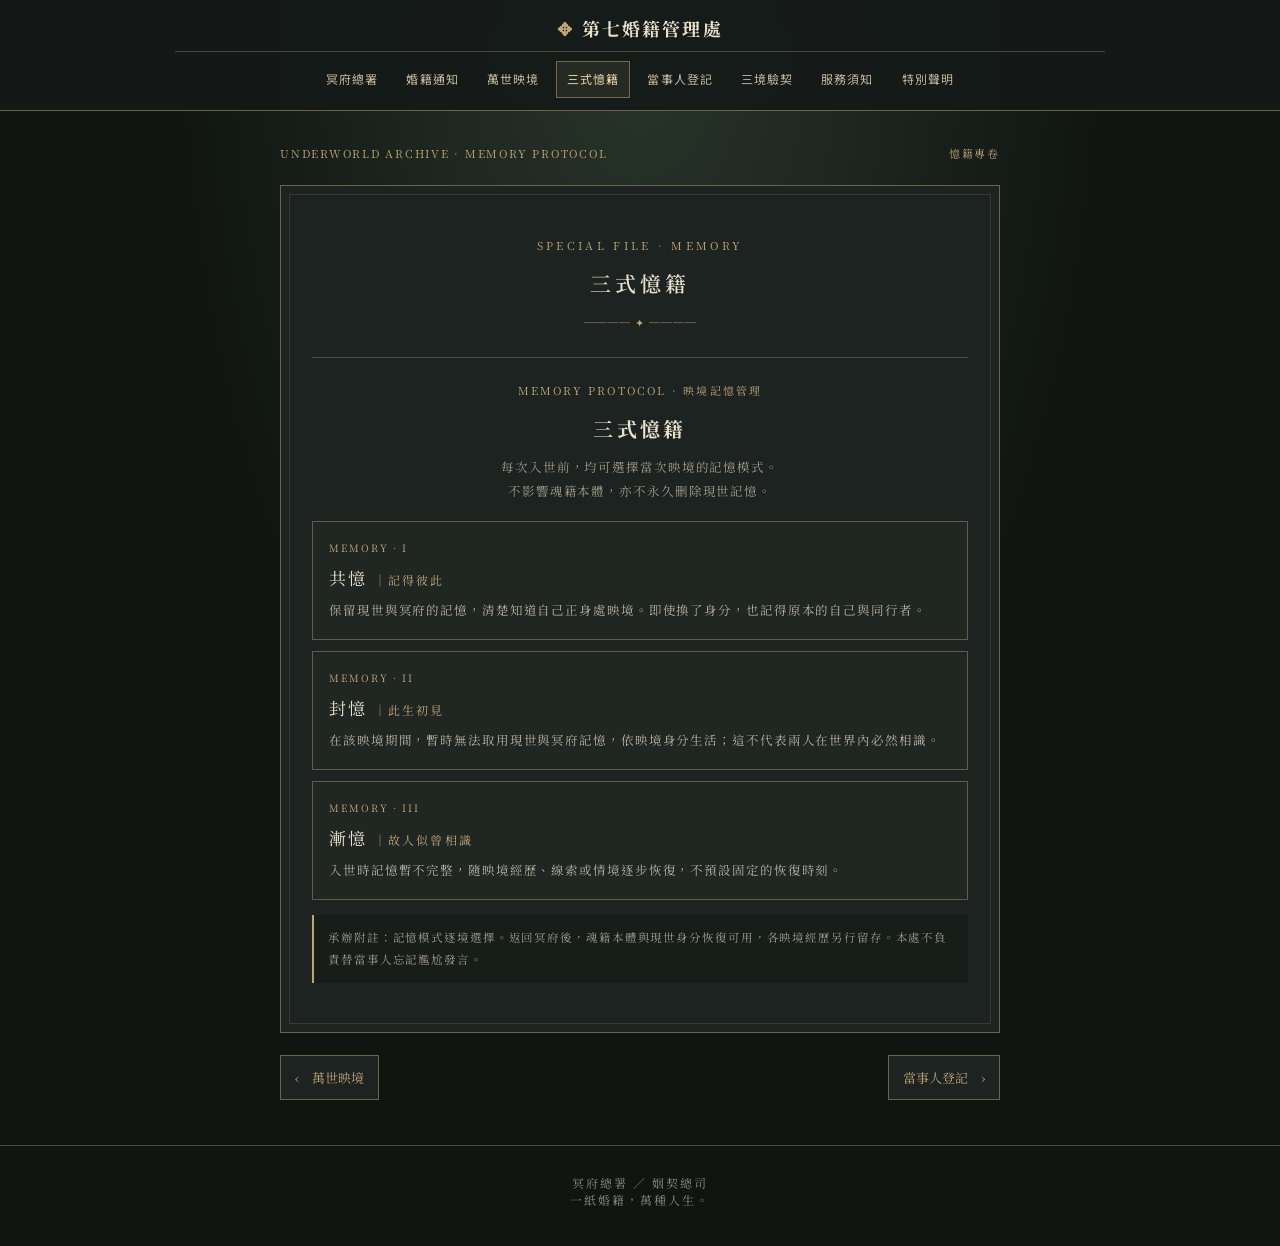
==== memory.html @ b63de4b0 "Create dedicated three memory modes archive page" ====
<!doctype html><html lang="zh-Hant-TW"><head><meta charset="utf-8"><meta name="viewport" content="width=device-width,initial-scale=1"><meta name="theme-color" content="#151a18"><meta name="description" content="第七婚籍管理處：共憶、封憶、漸憶三式憶籍說明"><title>三式憶籍｜第七婚籍管理處</title><link rel="preconnect" href="https://fonts.googleapis.com"><link rel="preconnect" href="https://fonts.gstatic.com" crossorigin><link href="https://fonts.googleapis.com/css2?family=Noto+Serif+TC:wght@400;500;600;700&family=Noto+Sans+TC:wght@400;500;700&display=swap" rel="stylesheet"><link rel="stylesheet" href="style.css?v=20261104-nav5"></head><body><a class="skip-link" href="#main">跳至正文</a><header class="site-header"><div class="nav-wrap"><a class="logo" href="index.html"><span>✥</span> 第七婚籍管理處</a><button class="menu-btn" id="menu" aria-label="展開導覽" aria-expanded="false" aria-controls="nav">☰</button><nav id="nav" class="nav-list" aria-label="網站頁面"><a href="index.html">冥府總署</a><a href="notice.html">婚籍通知</a><a href="worlds.html">萬世映境</a><a href="memory.html" class="active" aria-current="page">三式憶籍</a><a href="registration.html">當事人登記</a><a href="verification.html">三境驗契</a><a href="regulations.html">服務須知</a><a href="statement.html">特別聲明</a></nav></div></header><main id="main" class="archive-shell"><div class="page-index"><span>UNDERWORLD ARCHIVE · MEMORY PROTOCOL</span><span>憶籍專卷</span></div><div class="page-wrap"><div style="border:1px solid #6e6249;padding:8px;margin-bottom:22px;background:#1c2320;"><div style="border:1px solid #3a3a2e;padding:40px 22px;"><div style="text-align:center;font-size:11px;letter-spacing:.3em;color:#bea576;">SPECIAL FILE · MEMORY</div><div style="text-align:center;font-size:21px;font-weight:600;letter-spacing:.2em;margin:8px 0;">三式憶籍</div><div style="text-align:center;color:#bea576;font-size:11px;margin-bottom:12px;">──── ✦ ────</div><section aria-labelledby="memory-title" style="margin-top:25px;padding-top:22px;border-top:1px solid #514b3c;">
<div style="text-align:center;font-size:11px;letter-spacing:.2em;color:#bea576;">MEMORY PROTOCOL · 映境記憶管理</div>
<h2 id="memory-title" style="text-align:center;font-size:20px;letter-spacing:.17em;color:#e9e0cc;margin:9px 0 8px;">三式憶籍</h2>
<p style="text-align:center;font-size:12.5px;line-height:1.9;color:#a39c8b;margin:0 0 17px;">每次入世前，均可選擇當次映境的記憶模式。<br>不影響魂籍本體，亦不永久刪除現世記憶。</p>
<div style="display:grid;grid-template-columns:1fr;gap:11px;">
<article style="padding:16px;border:1px solid #655b46;background:#202722;"><div style="font-size:10px;letter-spacing:.17em;color:#bea576;">MEMORY · I</div><div style="font-size:17px;color:#e9e0cc;letter-spacing:.13em;margin:5px 0;">共憶 <span style="font-size:12px;color:#bea576;">｜記得彼此</span></div><p style="margin:0;font-size:12.5px;line-height:1.9;color:#b9b1a1;">保留現世與冥府的記憶，清楚知道自己正身處映境。即使換了身分，也記得原本的自己與同行者。</p></article>
<article style="padding:16px;border:1px solid #655b46;background:#202722;"><div style="font-size:10px;letter-spacing:.17em;color:#bea576;">MEMORY · II</div><div style="font-size:17px;color:#e9e0cc;letter-spacing:.13em;margin:5px 0;">封憶 <span style="font-size:12px;color:#bea576;">｜此生初見</span></div><p style="margin:0;font-size:12.5px;line-height:1.9;color:#b9b1a1;">在該映境期間，暫時無法取用現世與冥府記憶，依映境身分生活；這不代表兩人在世界內必然相識。</p></article>
<article style="padding:16px;border:1px solid #655b46;background:#202722;"><div style="font-size:10px;letter-spacing:.17em;color:#bea576;">MEMORY · III</div><div style="font-size:17px;color:#e9e0cc;letter-spacing:.13em;margin:5px 0;">漸憶 <span style="font-size:12px;color:#bea576;">｜故人似曾相識</span></div><p style="margin:0;font-size:12.5px;line-height:1.9;color:#b9b1a1;">入世時記憶暫不完整，隨映境經歷、線索或情境逐步恢復，不預設固定的恢復時刻。</p></article></div>
<p style="font-size:11.5px;line-height:1.9;color:#a39c8b;margin:15px 0 0;padding:12px 14px;border-left:2px solid #bea576;background:#171d19;">承辦附註：記憶模式逐境選擇。返回冥府後，魂籍本體與現世身分恢復可用，各映境經歷另行留存。本處不負責替當事人忘記尷尬發言。</p>
</section></div></div></div><div class="page-turn"><a href="worlds.html">‹　萬世映境</a><a href="registration.html">當事人登記　›</a></div></main><footer class="site-footer">冥府總署 ／ 姻契總司<br>一紙婚籍，萬種人生。</footer><script>const b=document.getElementById('menu'),n=document.getElementById('nav');b.addEventListener('click',()=>{const o=n.classList.toggle('open');b.setAttribute('aria-expanded',String(o));b.textContent=o?'✕':'☰';});</script></body></html>
---- style.css ----
:root{color-scheme:dark}*{box-sizing:border-box}html{scroll-behavior:smooth;scroll-padding-top:88px}body{margin:0;background:#101512;color:#e9e0cc;font-family:'Noto Serif TC','Noto Serif CJK TC','Songti TC',serif;background-image:radial-gradient(ellipse at 50% 0%,#29352b 0,transparent 52%)}
.site-header{position:sticky;top:0;z-index:20;background:#151a18ee;border-bottom:1px solid #6e6249;backdrop-filter:blur(14px)}.nav-wrap{max-width:1040px;margin:auto;display:flex;align-items:center;justify-content:space-between;padding:13px 20px;gap:16px}.logo{color:#e9e0cc;text-decoration:none;font-weight:700;letter-spacing:.12em;white-space:nowrap}.logo span{color:#bea576}.nav-list{display:flex;gap:17px;align-items:center;flex-wrap:wrap;justify-content:flex-end}.nav-list a{font:12px 'Noto Sans TC',sans-serif;letter-spacing:.09em;text-decoration:none;color:#c4b79d;transition:color .2s}.nav-list a:hover,.nav-list a:focus-visible{color:#fff0c8}.menu-btn{display:none;border:1px solid #6e6249;background:#1c2320;color:#bea576;padding:7px 12px;border-radius:3px;font-size:20px;cursor:pointer}
.archive-anchor{height:0;scroll-margin-top:84px}.archive-shell{max-width:790px;margin:34px auto 0;padding:0 16px}.archive-shell>div[style]{max-width:none!important;margin:0 auto!important;padding:0!important;background:transparent!important}.archive-shell table{max-width:100%}.site-footer{border-top:1px solid #504a3b;text-align:center;padding:28px 12px 38px;color:#8d897c;font-size:12px;letter-spacing:.17em}.site-footer a{color:#bea576;text-decoration:none}.paper-note{font:12px 'Noto Sans TC',sans-serif;line-height:1.8;color:#b1a894;text-align:center;max-width:670px;margin:20px auto 28px;padding:0 16px}.skip-link{position:absolute;left:-9999px}.skip-link:focus{left:10px;top:10px;z-index:40;background:#ece2cc;color:#2b2a25;padding:10px}
@media(max-width:800px){.nav-wrap{padding:12px 15px}.menu-btn{display:block}.nav-list{display:none;position:absolute;top:100%;left:0;right:0;padding:15px 18px 20px;background:#151a18;border-bottom:1px solid #6e6249;box-shadow:0 10px 25px #0006;flex-direction:column;align-items:stretch;gap:0}.nav-list.open{display:flex}.nav-list a{display:block;padding:11px 5px;border-bottom:1px solid #3a3a2e}.archive-shell{margin-top:18px;padding:0 10px}.archive-shell>div[style]>div[style]{margin-bottom:14px!important}}
@media(max-width:430px){.archive-shell{padding:0 7px}.archive-shell>div[style]{font-size:14px!important;letter-spacing:.015em!important}.archive-shell table td{overflow-wrap:anywhere}.archive-shell [style*="padding:40px 22px"]{padding:28px 14px!important}.archive-shell [style*="padding:26px 24px 22px"]{padding:20px 12px!important}.archive-shell [style*="padding:30px 24px 22px"]{padding:22px 14px!important}}
@media(prefers-reduced-motion:reduce){html{scroll-behavior:auto}}
/* Independent page navigation */
html{scroll-behavior:auto}.archive-shell{margin-top:34px;min-height:65vh}.archive-shell .page-wrap{max-width:720px;margin:0 auto;font-size:15px;line-height:1.9;letter-spacing:.06em}.nav-list a.active{color:#f1e7d1;border-bottom:1px solid #bea576}.page-index{max-width:720px;margin:0 auto 24px;display:flex;align-items:center;justify-content:space-between;gap:12px;color:#bea576;font-size:11px;letter-spacing:.16em}.page-index a,.page-turn a{color:#bea576;text-decoration:none}.page-turn{max-width:720px;margin:10px auto 45px;display:flex;justify-content:space-between;gap:12px;font-size:13px}.page-turn a{padding:12px 14px;border:1px solid #6e6249;background:#1c2320;max-width:49%}.page-turn a:hover{background:#29352b}.site-footer{margin-top:25px}
@media(max-width:800px){.nav-list a.active{border-bottom:1px solid #bea576}.archive-shell{margin-top:18px}.page-index{padding:0 8px}}
@media(max-width:430px){.archive-shell .page-wrap{font-size:14px;letter-spacing:.015em}.archive-shell .page-wrap [style*="padding:40px 22px"]{padding:28px 14px!important}.archive-shell .page-wrap [style*="padding:26px 24px 22px"]{padding:20px 12px!important}.archive-shell .page-wrap [style*="padding:30px 24px 22px"]{padding:22px 14px!important}.page-turn a{font-size:12px}}
/* Mobile-first homepage refinement: readable cover and single-column directory */
.home-cover{width:100%;min-width:0}
.home-directory{display:grid;grid-template-columns:repeat(2,minmax(0,1fr));gap:12px;max-width:720px;margin:24px auto 55px}
.home-directory a{min-width:0;display:flex;align-items:center;justify-content:space-between;gap:12px;padding:19px 22px;text-decoration:none;color:#c9b38b;background:#1c2320;border:1px solid #6e6249;font-size:15px;letter-spacing:.08em;transition:background .2s,border-color .2s}
.home-directory a:hover,.home-directory a:focus-visible{background:#28312b;border-color:#bea576}
.archive-shell .home-cover>div{width:100%;max-width:100%}
@media(max-width:600px){
 .archive-shell{width:100%;padding:0 18px;margin-top:22px}
 .page-index{font-size:9px;letter-spacing:.08em;gap:6px;margin-bottom:16px}
 .home-cover>div{padding:5px!important}
 .home-cover>div>div{padding:40px 15px 38px!important}
 .home-cover>div>div>div[style*="font-size:36px"]{font-size:30px!important;letter-spacing:.14em!important}
 .home-cover>div>div>div[style*="letter-spacing:0.5em"]{letter-spacing:.2em!important}
 .home-cover>div>div>div[style*="letter-spacing:0.4em"]{letter-spacing:.15em!important}
 .home-cover>div>div>div[style*="letter-spacing:0.28em"]{letter-spacing:.08em!important}
 .home-directory{grid-template-columns:1fr;gap:10px;margin:20px auto 42px}
 .home-directory a{padding:16px 18px;font-size:15px;min-height:58px}
 .paper-note{font-size:12px;padding:0 10px;margin:22px auto 18px}
 .site-footer{font-size:11px;letter-spacing:.08em}
}
@media(max-width:375px){
 .archive-shell{padding:0 12px}
 .logo{font-size:15px;letter-spacing:.03em}
 .home-cover>div>div{padding:32px 10px!important}
 .home-cover>div>div>div[style*="font-size:36px"]{font-size:27px!important}
}

/* VII / refined editorial mobile layout */
body{overflow-x:hidden}
.archive-shell{max-width:780px;width:100%;padding:0 20px}
.page-wrap{width:100%;min-width:0}
.page-wrap>div:first-child{max-width:100%;overflow-wrap:break-word}
.page-index{max-width:720px}
@media(max-width:600px){
 .site-header .nav-wrap{min-height:66px}
 .logo{font-size:17px;letter-spacing:.08em}
 .menu-btn{font-size:18px;padding:6px 11px}
 .archive-shell{padding:0 16px;margin-top:24px}
 .page-index{margin:0 0 14px;font-size:10px;line-height:1.5}
 .page-wrap{font-size:14px!important;line-height:1.8!important;letter-spacing:.035em!important}
 .page-wrap>div:first-child{margin-bottom:12px!important}
 .page-wrap>div:first-child>div{padding:27px 17px!important}
 .page-wrap table{width:100%!important;max-width:100%!important;table-layout:auto}
 .page-wrap td{overflow-wrap:anywhere}
 .page-wrap [style*="letter-spacing:0.5em"]{letter-spacing:.13em!important}
 .page-wrap [style*="letter-spacing:0.4em"]{letter-spacing:.12em!important}
 .page-wrap [style*="letter-spacing:0.3em"]{letter-spacing:.1em!important}
 .page-wrap [style*="font-size:36px"]{font-size:29px!important}
 .page-turn{margin:22px auto 38px}
 .page-turn a{font-size:12px;line-height:1.5;padding:12px 10px}
}
.home-cover .cover-outer{border:1px solid #76674d;background:#1c2320;padding:6px}
.home-cover .cover-inner{border:1px solid #3e4238;text-align:center;padding:35px 22px 38px}
.home-cover .cover-overline{font:10px 'Noto Sans TC',sans-serif;color:#bea576;letter-spacing:.23em}
.home-cover .cover-agency{font-size:12px;color:#a39c8b;letter-spacing:.22em;margin-top:12px}
.home-cover .cover-flourish{font-size:12px;color:#bea576;margin:18px auto}
.home-cover h1{font-size:clamp(31px,5vw,43px);font-weight:700;color:#f1e7d1;letter-spacing:.18em;line-height:1.45;margin:0}
.home-cover .cover-tagline{font-size:14px;letter-spacing:.22em;color:#e4d9bd;margin:18px 0 0}
.home-cover .cover-quote{max-width:420px;margin:27px auto 0;padding:19px 0;border-top:1px solid #4b493d;border-bottom:1px solid #4b493d;color:#cfc4ab;font-size:14px;line-height:2.1;letter-spacing:.12em}
.home-cover .cover-bottom{font-size:11px;color:#a39c8b;letter-spacing:.2em;margin-top:23px}
.home-directory{display:grid!important;grid-template-columns:repeat(3,minmax(0,1fr))!important;gap:10px!important;max-width:720px;margin:24px auto 50px!important}
.home-directory a{display:flex!important;align-items:center!important;justify-content:space-between!important;gap:5px!important;padding:17px 15px!important;min-height:68px!important;border:1px solid #655b46!important;background:#1c2320!important;color:#d4bc8d!important;text-decoration:none!important;font-size:14px!important;letter-spacing:.05em!important;white-space:normal!important}
.home-directory a:hover{border-color:#bea576!important;background:#283029!important}
.home-directory a .entry-number{font:10px 'Noto Sans TC',sans-serif;color:#857c68;letter-spacing:0;margin-right:7px}
.home-directory a .entry-arrow{color:#a9946d;margin-left:auto}
.home-intro{text-align:center;font-size:12px;color:#aaa18f;line-height:1.9;margin:22px auto 0}
@media(max-width:600px){
 .home-cover .cover-outer{padding:5px!important}
 .home-cover .cover-inner{padding:31px 14px 32px!important}
 .home-cover h1{font-size:32px!important;letter-spacing:.12em!important}
 .home-cover .cover-overline{font-size:9px;letter-spacing:.12em}
 .home-cover .cover-agency{font-size:11px;letter-spacing:.13em}
 .home-cover .cover-flourish{margin:13px auto}
 .home-cover .cover-tagline{font-size:12px;letter-spacing:.12em;margin-top:14px}
 .home-cover .cover-quote{margin:22px auto 0;padding:13px 0;font-size:12.5px;line-height:2;letter-spacing:.045em}
 .home-cover .cover-bottom{font-size:10px;letter-spacing:.12em;margin-top:18px}
 .home-directory{grid-template-columns:repeat(2,minmax(0,1fr))!important;gap:9px!important;margin:17px auto 37px!important}
 .home-directory a{min-height:70px!important;padding:13px 12px!important;font-size:13px!important}
 .home-directory a .entry-number{font-size:9px;margin-right:4px}
 .home-intro{font-size:11px;margin-top:20px}
}
@media(max-width:355px){.home-cover h1{font-size:28px!important}.home-directory a{font-size:12px!important;padding:11px 9px!important}}

/* Persistent, immediately accessible archive navigation */
.site-header{position:relative;top:auto}
.nav-wrap{max-width:980px;display:flex;flex-direction:column;align-items:center;gap:10px;padding:15px 16px 12px}
.logo{font-size:18px}
.nav-list{display:flex!important;position:static!important;width:100%;max-width:930px;align-items:center;justify-content:center;flex-direction:row!important;flex-wrap:wrap;gap:4px 6px;padding:9px 0 0!important;border-top:1px solid #484637;border-bottom:0!important;background:transparent!important}
.nav-list a{display:inline-flex!important;align-items:center;justify-content:center;border:1px solid transparent!important;padding:9px 10px!important;font-size:12px!important;line-height:1.4;white-space:nowrap;text-decoration:none!important;color:#c4b79d!important}
.nav-list a.active,.nav-list a[aria-current="page"]{color:#ead6a7!important;border-color:#77674c!important;background:#252a23}
.menu-btn{display:none!important}
@media(max-width:600px){
 .site-header .nav-wrap{padding:13px 12px 9px;min-height:0}
 .logo{font-size:17px}
 .nav-list{display:grid!important;grid-template-columns:repeat(4,minmax(0,1fr));gap:4px!important;padding:9px 0 0!important}
 .nav-list a{font-size:11px!important;letter-spacing:0!important;padding:10px 2px!important;min-width:0;white-space:normal;text-align:center}
 .archive-shell{margin-top:18px}
}
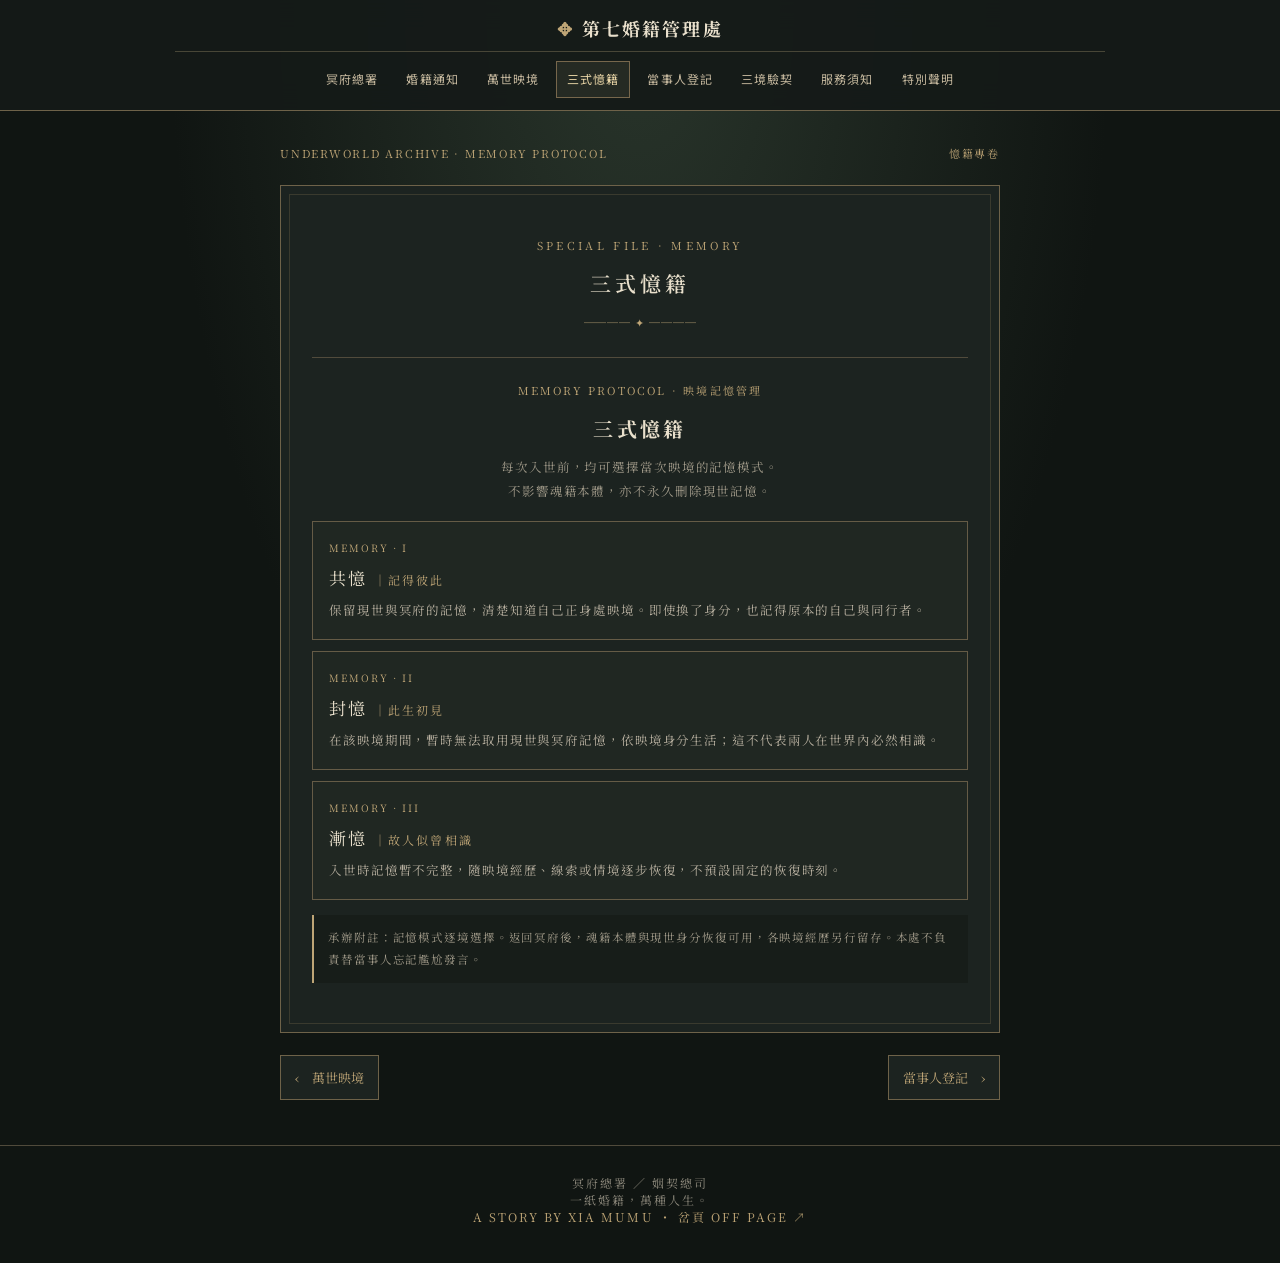
==== commit cc24a797: "SEO／AEO：標題與描述、分享圖、結構化資料、sitemap、llms.txt，頁尾連回岔頁 Co-Authored-By: Claude Opus 5.5 <noreply@anthropic.c" ====
--- a/memory.html
+++ b/memory.html
@@ -1,4 +1,4 @@
-<!doctype html><html lang="zh-Hant-TW"><head><meta charset="utf-8"><meta name="viewport" content="width=device-width,initial-scale=1"><meta name="theme-color" content="#151a18"><meta name="description" content="第七婚籍管理處：共憶、封憶、漸憶三式憶籍說明"><title>三式憶籍｜第七婚籍管理處</title><link rel="preconnect" href="https://fonts.googleapis.com"><link rel="preconnect" href="https://fonts.gstatic.com" crossorigin><link href="https://fonts.googleapis.com/css2?family=Noto+Serif+TC:wght@400;500;600;700&family=Noto+Sans+TC:wght@400;500;700&display=swap" rel="stylesheet"><link rel="stylesheet" href="style.css?v=20261104-nav5"></head><body><a class="skip-link" href="#main">跳至正文</a><header class="site-header"><div class="nav-wrap"><a class="logo" href="index.html"><span>✥</span> 第七婚籍管理處</a><button class="menu-btn" id="menu" aria-label="展開導覽" aria-expanded="false" aria-controls="nav">☰</button><nav id="nav" class="nav-list" aria-label="網站頁面"><a href="index.html">冥府總署</a><a href="notice.html">婚籍通知</a><a href="worlds.html">萬世映境</a><a href="memory.html" class="active" aria-current="page">三式憶籍</a><a href="registration.html">當事人登記</a><a href="verification.html">三境驗契</a><a href="regulations.html">服務須知</a><a href="statement.html">特別聲明</a></nav></div></header><main id="main" class="archive-shell"><div class="page-index"><span>UNDERWORLD ARCHIVE · MEMORY PROTOCOL</span><span>憶籍專卷</span></div><div class="page-wrap"><div style="border:1px solid #6e6249;padding:8px;margin-bottom:22px;background:#1c2320;"><div style="border:1px solid #3a3a2e;padding:40px 22px;"><div style="text-align:center;font-size:11px;letter-spacing:.3em;color:#bea576;">SPECIAL FILE · MEMORY</div><div style="text-align:center;font-size:21px;font-weight:600;letter-spacing:.2em;margin:8px 0;">三式憶籍</div><div style="text-align:center;color:#bea576;font-size:11px;margin-bottom:12px;">──── ✦ ────</div><section aria-labelledby="memory-title" style="margin-top:25px;padding-top:22px;border-top:1px solid #514b3c;">
+<!doctype html><html lang="zh-Hant-TW"><head><meta charset="utf-8"><meta name="viewport" content="width=device-width,initial-scale=1"><meta name="theme-color" content="#151a18"><meta name="description" content="三式憶籍：共憶（記得彼此）、封憶（此生初見）、漸憶（故人似曾相識）三種映境記憶模式，每次入世前可逐境選擇。"><title>三式憶籍｜第七婚籍管理處</title><meta name="author" content="Xia mumu"><link rel="canonical" href="https://xia-mumu.github.io/seventh-marriage-registry/memory.html"><meta property="og:type" content="website"><meta property="og:site_name" content="第七婚籍管理處"><meta property="og:locale" content="zh_TW"><meta property="og:url" content="https://xia-mumu.github.io/seventh-marriage-registry/memory.html"><meta property="og:title" content="三式憶籍｜第七婚籍管理處"><meta property="og:description" content="三式憶籍：共憶（記得彼此）、封憶（此生初見）、漸憶（故人似曾相識）三種映境記憶模式，每次入世前可逐境選擇。"><meta property="og:image" content="https://xia-mumu.github.io/seventh-marriage-registry/og.jpg"><meta property="og:image:width" content="1200"><meta property="og:image:height" content="630"><meta name="twitter:card" content="summary_large_image"><script type="application/ld+json">{"@context": "https://schema.org", "@type": "WebPage", "url": "https://xia-mumu.github.io/seventh-marriage-registry/memory.html", "name": "三式憶籍｜第七婚籍管理處", "description": "三式憶籍：共憶（記得彼此）、封憶（此生初見）、漸憶（故人似曾相識）三種映境記憶模式，每次入世前可逐境選擇。", "inLanguage": "zh-Hant", "isPartOf": {"@type": "WebSite", "@id": "https://xia-mumu.github.io/seventh-marriage-registry/#website", "name": "第七婚籍管理處", "url": "https://xia-mumu.github.io/seventh-marriage-registry/"}, "author": {"@id": "https://xia-mumu.github.io/Off-Page/#xia-mumu", "@type": "Person", "name": "Xia mumu"}}</script><link rel="preconnect" href="https://fonts.googleapis.com"><link rel="preconnect" href="https://fonts.gstatic.com" crossorigin><link href="https://fonts.googleapis.com/css2?family=Noto+Serif+TC:wght@400;500;600;700&family=Noto+Sans+TC:wght@400;500;700&display=swap" rel="stylesheet"><link rel="stylesheet" href="style.css?v=20261104-nav5"></head><body><a class="skip-link" href="#main">跳至正文</a><header class="site-header"><div class="nav-wrap"><a class="logo" href="index.html"><span>✥</span> 第七婚籍管理處</a><button class="menu-btn" id="menu" aria-label="展開導覽" aria-expanded="false" aria-controls="nav">☰</button><nav id="nav" class="nav-list" aria-label="網站頁面"><a href="index.html">冥府總署</a><a href="notice.html">婚籍通知</a><a href="worlds.html">萬世映境</a><a href="memory.html" class="active" aria-current="page">三式憶籍</a><a href="registration.html">當事人登記</a><a href="verification.html">三境驗契</a><a href="regulations.html">服務須知</a><a href="statement.html">特別聲明</a></nav></div></header><main id="main" class="archive-shell"><div class="page-index"><span>UNDERWORLD ARCHIVE · MEMORY PROTOCOL</span><span>憶籍專卷</span></div><div class="page-wrap"><div style="border:1px solid #6e6249;padding:8px;margin-bottom:22px;background:#1c2320;"><div style="border:1px solid #3a3a2e;padding:40px 22px;"><div style="text-align:center;font-size:11px;letter-spacing:.3em;color:#bea576;">SPECIAL FILE · MEMORY</div><div style="text-align:center;font-size:21px;font-weight:600;letter-spacing:.2em;margin:8px 0;">三式憶籍</div><div style="text-align:center;color:#bea576;font-size:11px;margin-bottom:12px;">──── ✦ ────</div><section aria-labelledby="memory-title" style="margin-top:25px;padding-top:22px;border-top:1px solid #514b3c;">
 <div style="text-align:center;font-size:11px;letter-spacing:.2em;color:#bea576;">MEMORY PROTOCOL · 映境記憶管理</div>
 <h2 id="memory-title" style="text-align:center;font-size:20px;letter-spacing:.17em;color:#e9e0cc;margin:9px 0 8px;">三式憶籍</h2>
 <p style="text-align:center;font-size:12.5px;line-height:1.9;color:#a39c8b;margin:0 0 17px;">每次入世前，均可選擇當次映境的記憶模式。<br>不影響魂籍本體，亦不永久刪除現世記憶。</p>
@@ -7,4 +7,5 @@
 <article style="padding:16px;border:1px solid #655b46;background:#202722;"><div style="font-size:10px;letter-spacing:.17em;color:#bea576;">MEMORY · II</div><div style="font-size:17px;color:#e9e0cc;letter-spacing:.13em;margin:5px 0;">封憶 <span style="font-size:12px;color:#bea576;">｜此生初見</span></div><p style="margin:0;font-size:12.5px;line-height:1.9;color:#b9b1a1;">在該映境期間，暫時無法取用現世與冥府記憶，依映境身分生活；這不代表兩人在世界內必然相識。</p></article>
 <article style="padding:16px;border:1px solid #655b46;background:#202722;"><div style="font-size:10px;letter-spacing:.17em;color:#bea576;">MEMORY · III</div><div style="font-size:17px;color:#e9e0cc;letter-spacing:.13em;margin:5px 0;">漸憶 <span style="font-size:12px;color:#bea576;">｜故人似曾相識</span></div><p style="margin:0;font-size:12.5px;line-height:1.9;color:#b9b1a1;">入世時記憶暫不完整，隨映境經歷、線索或情境逐步恢復，不預設固定的恢復時刻。</p></article></div>
 <p style="font-size:11.5px;line-height:1.9;color:#a39c8b;margin:15px 0 0;padding:12px 14px;border-left:2px solid #bea576;background:#171d19;">承辦附註：記憶模式逐境選擇。返回冥府後，魂籍本體與現世身分恢復可用，各映境經歷另行留存。本處不負責替當事人忘記尷尬發言。</p>
-</section></div></div></div><div class="page-turn"><a href="worlds.html">‹　萬世映境</a><a href="registration.html">當事人登記　›</a></div></main><footer class="site-footer">冥府總署 ／ 姻契總司<br>一紙婚籍，萬種人生。</footer><script>const b=document.getElementById('menu'),n=document.getElementById('nav');b.addEventListener('click',()=>{const o=n.classList.toggle('open');b.setAttribute('aria-expanded',String(o));b.textContent=o?'✕':'☰';});</script></body></html>+</section></div></div></div><div class="page-turn"><a href="worlds.html">‹　萬世映境</a><a href="registration.html">當事人登記　›</a></div></main><footer class="site-footer">冥府總署 ／ 姻契總司<br>一紙婚籍，萬種人生。<br><a href="https://xia-mumu.github.io/Off-Page/" target="_blank" rel="noopener">A STORY BY XIA MUMU ・ 岔頁 OFF PAGE ↗</a></footer><script>const b=document.getElementById('menu'),n=document.getElementById('nav');b.addEventListener('click',()=>{const o=n.classList.toggle('open');b.setAttribute('aria-expanded',String(o));b.textContent=o?'✕':'☰';});</script><!-- Cloudflare Web Analytics --><script defer src="https://static.cloudflareinsights.com/beacon.min.js" data-cf-beacon='{"token":"9ad11b4dc9bb4b59812cd5f4b4985067"}'></script>
+</body></html>
